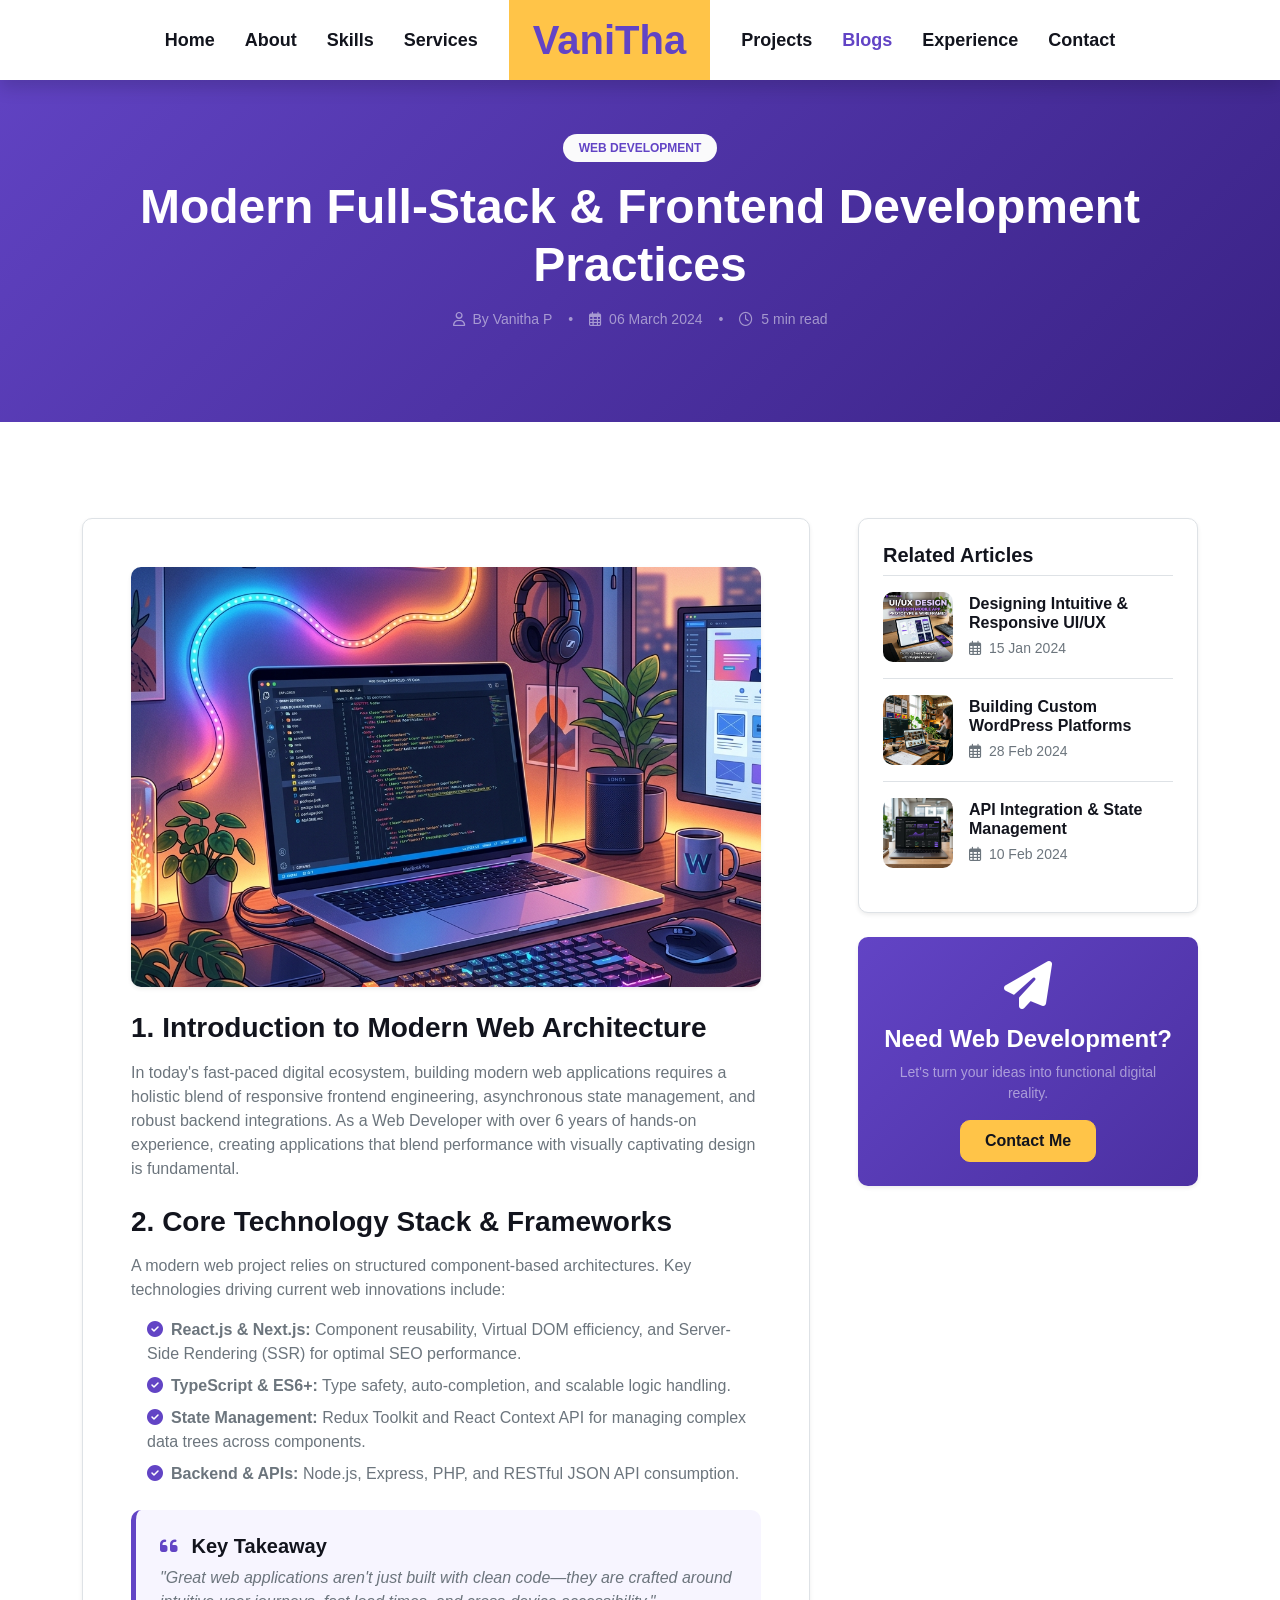
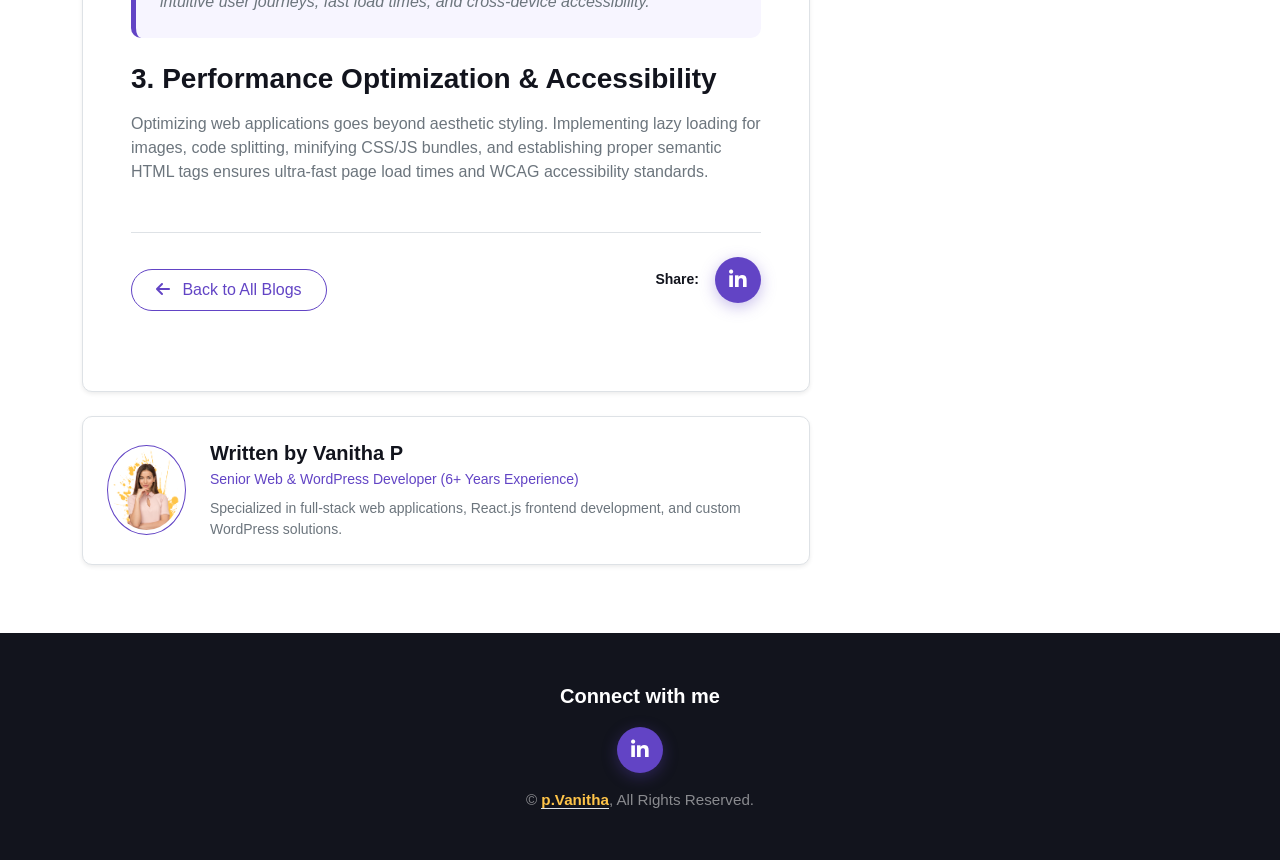
==== blog-detail.html @ b9d8e769 "Update portfolio with new projects, blog redesign, case studies, contact PHP validation and footer f" ====
<!DOCTYPE html>
<html lang="en">

<head>
    <meta charset="utf-8">
    <title>Modern Full-Stack & Frontend Development Practices - Blog Details</title>
    <meta content="width=device-width, initial-scale=1.0" name="viewport">
    <meta content="Web Development, Full-Stack, Frontend, React, Next.js, Node.js, JavaScript" name="keywords">
    <meta content="Comprehensive guide on building modern full-stack web applications with React, Next.js, TypeScript, and Node.js." name="description">

    <!-- Favicon -->
    <link href="img/favicon.ico" rel="icon">

    <!-- Google Web Fonts -->
    <link rel="preconnect" href="https://fonts.googleapis.com">
    <link rel="preconnect" href="https://fonts.gstatic.com" crossorigin>
    <link href="https://fonts.googleapis.com/css2?family=Roboto+Condensed:ital,wght@0,100..900;1,100..900&family=Rubik:ital,wght@0,300..900;1,300..900&display=swap" rel="stylesheet">

    <!-- Icon Font Stylesheet -->
    <link href="https://cdnjs.cloudflare.com/ajax/libs/font-awesome/6.5.1/css/all.min.css" rel="stylesheet">
    <link href="https://cdn.jsdelivr.net/npm/bootstrap-icons@1.4.1/font/bootstrap-icons.css" rel="stylesheet">

    <!-- Customized Bootstrap Stylesheet -->
    <link href="css/bootstrap.min.css" rel="stylesheet">

    <!-- Template Stylesheet -->
    <link href="css/style.css" rel="stylesheet">
</head>

<body data-bs-spy="scroll" data-bs-target=".navbar" data-bs-offset="51">
    <!-- Navbar Start -->
    <nav class="navbar navbar-expand-lg bg-white navbar-light fixed-top shadow py-lg-0 px-4 px-lg-5 wow fadeIn" data-wow-delay="0.1s">
        <a href="index.html" class="navbar-brand d-block d-lg-none">
            <h1 class="text-primary fw-bold m-0">Vanitha</h1>
        </a>
        <button type="button" class="navbar-toggler" data-bs-toggle="collapse" data-bs-target="#navbarCollapse">
            <span class="navbar-toggler-icon"></span>
        </button>
        <div class="collapse navbar-collapse justify-content-between py-4 py-lg-0" id="navbarCollapse">
            <div class="navbar-nav ms-auto py-0">
                <a href="index.html" class="nav-item nav-link">Home</a>
                <a href="index.html#about" class="nav-item nav-link">About</a>
                <a href="index.html#skill" class="nav-item nav-link">Skills</a>
                <a href="index.html#service" class="nav-item nav-link">Services</a>
            </div>
            <a href="index.html" class="navbar-brand bg-secondary py-3 px-4 mx-3 d-none d-lg-block">
                <h1 class="text-primary fw-bold m-0">VaniTha</h1>
            </a>
            <div class="navbar-nav me-auto py-0">
                <a href="index.html#project" class="nav-item nav-link">Projects</a>
                <a href="blogs.html" class="nav-item nav-link active">Blogs</a>
                <a href="Experience.html" class="nav-item nav-link">Experience</a>
                <a href="contact.html" class="nav-item nav-link">Contact</a>
            </div>
        </div>
    </nav>
    <!-- Navbar End -->

    <!-- Header Section -->
    <div class="container-fluid bg-primary text-white py-5 mb-5 hero-header" style="padding-top: 110px !important; margin-top: 0 !important; background: linear-gradient(135deg, #6244C5 0%, #3a2285 100%);">
        <div class="container py-4 text-center">
            <span class="badge bg-light text-primary px-3 py-2 rounded-pill fw-bold mb-3">WEB DEVELOPMENT</span>
            <h1 class="display-5 text-white fw-bold mb-3">Modern Full-Stack & Frontend Development Practices</h1>
            <div class="d-flex justify-content-center align-items-center gap-3 text-white-50 small">
                <span><i class="far fa-user me-1"></i> By Vanitha P</span>
                <span>•</span>
                <span><i class="far fa-calendar-alt me-1"></i> 06 March 2024</span>
                <span>•</span>
                <span><i class="far fa-clock me-1"></i> 5 min read</span>
            </div>
        </div>
    </div>

    <!-- Article Detail Section -->
    <div class="container-xxl py-5">
        <div class="container">
            <div class="row g-5">
                <!-- Main Article Content (Col 8) -->
                <div class="col-lg-8">
                    <div class="bg-white rounded p-4 p-md-5 border shadow-sm">
                        <!-- Featured Image -->
                        <div class="rounded overflow-hidden mb-4 shadow-sm">
                            <img src="img/blog-1.jpg" alt="Full-Stack Web Development" class="img-fluid w-100" style="max-height: 420px; object-fit: cover;">
                        </div>

                        <!-- Article Content -->
                        <h3 class="fw-bold mb-3">1. Introduction to Modern Web Architecture</h3>
                        <p class="text-muted leading-relaxed mb-4">
                            In today's fast-paced digital ecosystem, building modern web applications requires a holistic blend of responsive frontend engineering, asynchronous state management, and robust backend integrations. As a Web Developer with over 6 years of hands-on experience, creating applications that blend performance with visually captivating design is fundamental.
                        </p>

                        <h3 class="fw-bold mb-3">2. Core Technology Stack & Frameworks</h3>
                        <p class="text-muted leading-relaxed mb-3">
                            A modern web project relies on structured component-based architectures. Key technologies driving current web innovations include:
                        </p>
                        <ul class="list-unstyled text-muted mb-4 ps-3">
                            <li class="mb-2"><i class="fa fa-check-circle text-primary me-2"></i><strong>React.js & Next.js:</strong> Component reusability, Virtual DOM efficiency, and Server-Side Rendering (SSR) for optimal SEO performance.</li>
                            <li class="mb-2"><i class="fa fa-check-circle text-primary me-2"></i><strong>TypeScript & ES6+:</strong> Type safety, auto-completion, and scalable logic handling.</li>
                            <li class="mb-2"><i class="fa fa-check-circle text-primary me-2"></i><strong>State Management:</strong> Redux Toolkit and React Context API for managing complex data trees across components.</li>
                            <li class="mb-2"><i class="fa fa-check-circle text-primary me-2"></i><strong>Backend & APIs:</strong> Node.js, Express, PHP, and RESTful JSON API consumption.</li>
                        </ul>

                        <!-- Highlight Callout Box -->
                        <div class="p-4 rounded mb-4" style="background-color: #f7f5ff; border-left: 5px solid #6244C5;">
                            <h5 class="fw-bold text-dark mb-2"><i class="fa fa-quote-left text-primary me-2"></i> Key Takeaway</h5>
                            <p class="mb-0 text-muted fst-italic">
                                "Great web applications aren't just built with clean code—they are crafted around intuitive user journeys, fast load times, and cross-device accessibility."
                            </p>
                        </div>

                        <h3 class="fw-bold mb-3">3. Performance Optimization & Accessibility</h3>
                        <p class="text-muted leading-relaxed mb-4">
                            Optimizing web applications goes beyond aesthetic styling. Implementing lazy loading for images, code splitting, minifying CSS/JS bundles, and establishing proper semantic HTML tags ensures ultra-fast page load times and WCAG accessibility standards.
                        </p>

                        <!-- Share Links -->
                        <div class="d-flex align-items-center justify-content-between border-top pt-4 mt-5">
                            <a href="blogs.html" class="btn btn-outline-primary px-4 py-2 rounded-pill"><i class="fa fa-arrow-left me-2"></i> Back to All Blogs</a>
                            <div class="d-flex align-items-center gap-2">
                                <span class="fw-bold text-dark small me-2">Share:</span>
                                <a href="https://www.linkedin.com/in/vanitha-p-766b5b278" target="_blank" class="footer-social-link" style="width: 36px; height: 36px; font-size: 1rem;"><i class="fab fa-linkedin-in"></i></a>
                            </div>
                        </div>
                    </div>

                    <!-- Author Box -->
                    <div class="bg-white rounded p-4 border shadow-sm mt-4 d-flex align-items-center gap-4">
                        <img src="img/profile.png" alt="Vanitha" class="rounded-circle border border-primary p-1" style="width: 90px; height: 90px; object-fit: cover;">
                        <div>
                            <h5 class="fw-bold mb-1">Written by Vanitha P</h5>
                            <p class="text-primary small fw-semibold mb-2">Senior Web & WordPress Developer (6+ Years Experience)</p>
                            <p class="text-muted small mb-0">Specialized in full-stack web applications, React.js frontend development, and custom WordPress solutions.</p>
                        </div>
                    </div>
                </div>

                <!-- Sidebar (Col 4) -->
                <div class="col-lg-4">
                    <div class="bg-white rounded p-4 border shadow-sm mb-4">
                        <h5 class="fw-bold mb-3 border-bottom pb-2">Related Articles</h5>
                        
                        <div class="d-flex gap-3 mb-3 border-bottom pb-3">
                            <img src="img/blog-2.jpg" class="rounded" style="width: 70px; height: 70px; object-fit: cover;">
                            <div>
                                <h6 class="fw-bold mb-1"><a href="blog-detail.html" class="text-dark text-decoration-none">Designing Intuitive & Responsive UI/UX</a></h6>
                                <small class="text-muted"><i class="far fa-calendar-alt me-1"></i> 15 Jan 2024</small>
                            </div>
                        </div>

                        <div class="d-flex gap-3 mb-3 border-bottom pb-3">
                            <img src="img/blog-3.jpg" class="rounded" style="width: 70px; height: 70px; object-fit: cover;">
                            <div>
                                <h6 class="fw-bold mb-1"><a href="blog-detail.html" class="text-dark text-decoration-none">Building Custom WordPress Platforms</a></h6>
                                <small class="text-muted"><i class="far fa-calendar-alt me-1"></i> 28 Feb 2024</small>
                            </div>
                        </div>

                        <div class="d-flex gap-3">
                            <img src="img/portfolio-7.jpg" class="rounded" style="width: 70px; height: 70px; object-fit: cover;">
                            <div>
                                <h6 class="fw-bold mb-1"><a href="blog-detail.html" class="text-dark text-decoration-none">API Integration & State Management</a></h6>
                                <small class="text-muted"><i class="far fa-calendar-alt me-1"></i> 10 Feb 2024</small>
                            </div>
                        </div>
                    </div>

                    <!-- Call To Action -->
                    <div class="rounded p-4 text-white text-center shadow-sm" style="background: linear-gradient(135deg, #6244C5 0%, #4b30a1 100%);">
                        <i class="fa fa-paper-plane fa-3x mb-3 text-white"></i>
                        <h4 class="text-white fw-bold mb-2">Need Web Development?</h4>
                        <p class="small text-white-50 mb-3">Let's turn your ideas into functional digital reality.</p>
                        <a href="contact.html" class="btn btn-secondary px-4 py-2 fw-bold text-dark">Contact Me</a>
                    </div>
                </div>
            </div>
        </div>
    </div>

    <!-- Copyright Start -->
    <div class="container-fluid bg-dark text-white py-5">
        <div class="container text-center">
            <p class="copy-right text-white fw-bold mb-3">Connect with me</p>
            <div class="d-flex justify-content-center contact-para mb-3" style="margin-bottom: 1rem !important;">
                <a class="footer-social-link" href="https://www.linkedin.com/in/vanitha-p-766b5b278" target="_blank" title="LinkedIn"><i class="fab fa-linkedin-in"></i></a>
            </div>
            <div class="footer-1 text-white-50">
                &copy; <a class="border-bottom text-secondary fw-bold" href="#">p.Vanitha</a>, All Rights Reserved.
            </div>
        </div>
    </div>
    <!-- Copyright End -->

    <!-- Back to Top -->
    <a href="#" class="btn btn-lg btn-primary btn-lg-square back-to-top"><i class="bi bi-arrow-up"></i></a>

    <!-- JavaScript Libraries -->
    <script src="https://code.jquery.com/jquery-3.4.1.min.js"></script>
    <script src="https://cdn.jsdelivr.net/npm/bootstrap@5.0.0/dist/js/bootstrap.bundle.min.js"></script>
    <script src="lib/wow/wow.min.js"></script>
    <script src="js/main.js"></script>
</body>

</html>
---- css/style.css ----
.box {
    padding: 20px 0px;
}

.box-part {
    background: #ffffff;
    border: 1px solid rgba(98, 68, 197, 0.12);
    border-radius: 16px;
    padding: 28px 18px;
    margin: 15px 0px;
    position: relative;
    cursor: pointer;
    box-shadow: 0 8px 25px rgba(98, 68, 197, 0.06);
    transition: all 0.4s cubic-bezier(0.165, 0.84, 0.44, 1);
    min-height: 210px;
    display: flex;
    flex-direction: column;
    align-items: center;
    justify-content: center;
    overflow: hidden;
}

.box-part:hover {
    transform: translateY(-8px);
    box-shadow: 0 16px 35px rgba(98, 68, 197, 0.18);
    border-color: rgba(98, 68, 197, 0.4);
    background: linear-gradient(145deg, #ffffff 0%, #f7f5ff 100%);
}

.box-part .front {
    display: flex;
    flex-direction: column;
    align-items: center;
    justify-content: center;
    width: 100%;
}

.box-part .title h4 {
    font-size: 1.1rem;
    font-weight: 700;
    color: #12141D;
    margin-top: 14px;
    margin-bottom: 6px;
    line-height: 1.3;
}

.box-part .text span {
    font-size: 0.85rem;
    color: #6c757d;
    line-height: 1.45;
    display: block;
    word-break: break-word;
}

.fa-solid, .fas, .fa-brands, .fab {
    color: #6244C5;
    font-size: 46px;
    transition: transform 0.3s ease;
}

.box-part:hover .fa-solid, 
.box-part:hover .fas, 
.box-part:hover .fa-brands, 
.box-part:hover .fab {
    transform: scale(1.1);
}


/********** Template CSS **********/
:root {
    --primary: #6244C5;
    --secondary: #FFC448;
    --light: #FAFAFB;
    --dark: #12141D;
}

.back-to-top {
    position: fixed;
    display: none;
    right: 45px;
    bottom: 45px;
    z-index: 99;
}

.my-6 {
    margin-top: 6rem;
    margin-bottom: 6rem;
}

.py-6 {
    padding-top: 6rem;
    padding-bottom: 6rem;
}


/*** Spinner ***/
#spinner {
    opacity: 0;
    visibility: hidden;
    transition: opacity .5s ease-out, visibility 0s linear .5s;
    z-index: 99999;
}

#spinner.show {
    transition: opacity .5s ease-out, visibility 0s linear 0s;
    visibility: visible;
    opacity: 1;
}


/*** Button ***/
.btn {
    font-weight: 500;
    transition: .5s;
}
.heading{
    font-family: "Rubik", sans-serif;
}

.btn.btn-primary,
.btn.btn-secondary {
    color: #FFFFFF;
}

.btn-square {
    width: 38px;
    height: 38px;
}

.btn-sm-square {
    width: 32px;
    height: 32px;
}

.btn-lg-square {
    width: 48px;
    height: 48px;
}

.btn-square,
.btn-sm-square,
.btn-lg-square {
 text-align: center;
}
.d-flex{
    display: flex;align-items: center;justify-content:center ;margin-bottom: 20px;
}

/*** Navbar ***/
.navbar.fixed-top {
    display: flex;
    transition: .5s;
}

.navbar .navbar-nav .nav-link {
    padding: 20px 15px;
    color: var(--dark);
    font-size: 18px;
    font-weight: 600;
    outline: none;
}

.navbar .navbar-nav .nav-link:hover,
.navbar .navbar-nav .nav-link.active {
    color: var(--primary);
}

@media (max-width: 991.98px) {
    .navbar .navbar-nav .nav-link  {
        padding: 10px 0;
    }
}


/*** Header ***/
#home {
    margin-bottom: 6rem;
    background: url(../img/bg-header.png) left top no-repeat;
}

.typed-cursor {
    font-size: 30px;
    color: var(--dark);
}

.btn-play {
    position: relative;
    display: block;
    box-sizing: content-box;
    width: 16px;
    height: 26px;
    border-radius: 100%;
    border: none;
    outline: none !important;
    padding: 18px 20px 20px 28px;
    background: var(--primary);
}

.btn-play:before {
    content: "";
    position: absolute;
    z-index: 0;
    left: 50%;
    top: 50%;
    transform: translateX(-50%) translateY(-50%);
    display: block;
    width: 60px;
    height: 60px;
    background: var(--primary);
    border-radius: 100%;
    animation: pulse-border 1500ms ease-out infinite;
}

.btn-play:after {
    content: "";
    position: absolute;
    z-index: 1;
    left: 50%;
    top: 50%;
    transform: translateX(-50%) translateY(-50%);
    display: block;
    width: 60px;
    height: 60px;
    background: #FFFFFF;
    border-radius: 100%;
    transition: all 200ms;
}

.btn-play span {
    display: block;
    position: relative;
    z-index: 3;
    width: 0;
    height: 0;
    left: -1px;
    border-left: 16px solid var(--primary);
    border-top: 11px solid transparent;
    border-bottom: 11px solid transparent;
}

@keyframes pulse-border {
    0% {
        transform: translateX(-50%) translateY(-50%) translateZ(0) scale(1);
        opacity: 1;
    }

    100% {
        transform: translateX(-50%) translateY(-50%) translateZ(0) scale(2);
        opacity: 0;
    }
}

.modal-video .modal-dialog {
    position: relative;
    max-width: 800px;
    margin: 60px auto 0 auto;
}

.modal-video .modal-body {
    position: relative;
    padding: 0px;
}

.modal-video .close {
    position: absolute;
    width: 30px;
    height: 30px;
    right: 0px;
    top: -30px;
    z-index: 999;
    font-size: 30px;
    font-weight: normal;
    color: #FFFFFF;
    background: #000000;
    opacity: 1;
}


/*** About ***/
#about .years .display-1 {
    font-size: 10rem;
    line-height: 9rem;
}

#about .years h5 {
    letter-spacing: 30px;
    margin-right: -30px;
}


/*** Skills ***/
#skill .progress {
    height: 5px;
    border-radius: 5px;
}

#skill .progress .progress-bar {
    width: 0px;
    border-radius: 5px;
    transition: 3s;
}

#skill .nav-pills .nav-link {
    color: var(--dark);
}

#skill .nav-pills .nav-link.active {
    color: #FFFFFF;
}

#skill .tab-content hr {
    width: 30px;
}


/*** Service ***/
.service-item .bg-icon {
    width: 100px;
    height: 100px;
    display: flex;
    align-items: center;
    justify-content: center;
    background: url(../img/bg-icon.png) center center no-repeat;
    background-size: cover;
}



/*** Project Portfolio ***/
#portfolio-flters li {
    display: inline-block;
    font-weight: 500;
    color: var(--dark);
    cursor: pointer;
    transition: .5s;
    border-bottom: 2px solid transparent;
}

#portfolio-flters li:hover,
#portfolio-flters li.active {
    color: var(--primary);
    border-color: var(--primary);
}

.portfolio-img {
    position: relative;
}

.portfolio-btn {
    position: absolute;
    width: 100%;
    height: 100%;
    top: 0;
    left: 0;
    background: rgba(98, 68, 197, .9);
    display: flex;
    align-items: flex-end;
    justify-content: flex-start;
    padding: 30px;
    padding-bottom: 100px !important;
    opacity: 0;
    transition: .5s;
}

.portfolio-item:hover .portfolio-btn {
    opacity: 1;
    padding-bottom: 30px !important;
}


/*** Team ***/
.team-item img {
    transition: .5s;
}

.team-item:hover img {
    opacity: .7;
}

.team-item .team-text {
    position: absolute;
    left: 0;
    right: 60px;
    bottom: 30px;
    display: flex;
    align-items: center;
    justify-content: space-between;
    opacity: 0;
    transition: .5s;
}

.team-item:hover .team-text {
    right: 30px;
    opacity: 1;
}

.team-item .team-text div {
    transition: .5s;
}

.team-item:hover .team-text div {
    margin-left: 30px;
}
.blogs-details{
    background-image: linear-gradient(#12141d80,#12141D),url(/img/index.jpg);height: 400px;
    border-radius: 12px;
    
}
.blogs-details h1{
    position: relative;top: 132px;font-size: 62px;
}

.blogs-details h3{
    position: relative;top: 132px;
}

/*** Testimonial ***/
.testimonial-left,
.testimonial-right {
    position: relative;
}

.testimonial-left img,
.testimonial-right img {
    position: absolute;
    padding: 5px;
    border: 1px solid var(--secondary);
    border-radius: 70px;
}

.testimonial-left img:nth-child(1),
.testimonial-right img:nth-child(3) {
    width: 70px;
    height: 70px;
    top: 10%;
    left: 50%;
    transform: translateX(-50%);
}

.testimonial-left img:nth-child(2),
.testimonial-right img:nth-child(2) {
    width: 60px;
    height: 60px;
    top: 50%;
    left: 10%;
    transform: translateY(-50%);
}

.testimonial-left img:nth-child(3),
.testimonial-right img:nth-child(1) {
    width: 50px;
    height: 50px;
    bottom: 10%;
    right: 10%;
}

.testimonial-carousel .owl-item img {
    width: 120px;
    height: 120px;
}

.testimonial-carousel .testimonial-icon {
    position: absolute;
    width: 40px;
    height: 40px;
    left: 50%;
    bottom: -15px;
    transform: translateX(-50%);
    display: flex;
    align-items: center;
    justify-content: center;
    background: #FFFFFF;
    border: 1px solid var(--secondary);
    border-radius: 60px;
}

.testimonial-carousel .owl-dots {
    height: 40px;
    margin-top: 25px;
    display: flex;
    align-items: center;
    justify-content: center;
}

.testimonial-carousel .owl-dot {
    position: relative;
    display: inline-block;
    margin: 0 5px;
    width: 30px;
    height: 30px;
    background: #FFFFFF;
    border: 2px solid var(--secondary);
    border-radius: 30px;
    transition: .5s;
}

.testimonial-carousel .owl-dot::after {
    position: absolute;
    content: "";
    width: 16px;
    height: 16px;
    top: 5px;
    left: 5px;
    border-radius: 16px;
    background: var(--secondary);
    transition: .5s;
}

.testimonial-carousel .owl-dot.active::after {
    background: var(--primary);
}

/* Footer Styling */
.contact-para {
    margin-left: 0 !important;
    display: flex;
    justify-content: center;
    align-items: center;
    gap: 12px;
    margin-bottom: 15px;
}
.footer-1 {
    text-align: center;
    position: static !important;
    left: auto !important;
    color: #a0a5b5;
    font-size: 0.95rem;
}
.copy-right {
    text-align: center;
    position: static !important;
    left: auto !important;
    margin-bottom: 12px;
    font-size: 1.25rem;
    font-weight: 800;
    color: #ffffff;
}
.count-down{
    width: 100%;height: 300px;
    background-image: linear-gradient(to right, #12141dd8,#12141dd8),url(/img/ui-ux-representations-with-laptop.jpg);background-repeat: no-repeat;background-position:center;background-size: cover;
}
.count-down-start{
    display: flex;justify-content: space-around;align-items: center;
}
.blogs-details2 img{
    margin-left: 190px;height: 600px;
}
.card1{
   text-align: center;margin-top:60px;
}
.card1 p{
    font-size: 36px;color: #007bff;font-weight: 900;
}
.carousel1 {
    width: 100%;
    overflow: hidden;
    position: relative;
}

/* Carousel wrapper */
.carousel-wrapper1 {
    display: flex;
    transition: transform 0.5s ease;
}

/* Carousel item */
.carousel-item1 {
    width: 100%;
}

/* Button styles */
.carousel-btn1 {
    position: absolute;
    top: 50%;
    transform: translateY(-50%);
    background: rgba(0, 0, 0, 0.5);
    color: #fff;
    padding: 10px;
    border: none;
    cursor: pointer;
    z-index: 1;
}
.ftco-section {
    padding: 7em 0;
    position: relative;
}
article, aside, figcaption, figure, footer, header, hgroup, main, nav, section {
    display: block;
}
*, *::before, *::after {
    -webkit-box-sizing: border-box;
    box-sizing: border-box;
}
user agent stylesheet
section {
    display: block;
    unicode-bidi: isolate;
}

.count-down img{
    width: 80px;height: 80px;
}
.experience-container{
    background: linear-gradient(to right, rgba(0,0,0,0.5), rgba(0,0,0,0.5)),  url(../img/10.jpg)  no-repeat;;
    background-size: cover; /* Adjust as needed */
    background-position:inherit; /* Adjust as needed */
    /* Other styling properties */
    background-clip: border-box;background-attachment: fixed;
    color: white; /* Text color */width: 100%;height: 390px;
}
.carousel-inner .carousel-item {
    position: relative;
}
.project-client img{
    border-radius: 50px;
}
.carousel-indicators{
    position: absolute;top: 365px;
}
.carousel-inner .carousel-item::before {
    content: '';
    position: absolute;
    top: 0;
    left: 0;
    width: 100%;
    height: 100%;
    background: linear-gradient(to right, rgba(0,0,0,0.5), rgba(0,0,0,0.5));
    background-position: center;
    border-radius: 12px;
    z-index: 1; /* Adjust as needed */
}

.carousel-inner .carousel-item img {
    width: 100%;
    height: 400px; /* Adjust as needed */
    object-fit: cover;
}
.carousel-control-prev,
  .carousel-control-next {
    margin-top: 190px;
    background-color:rgba(255, 255, 0, 0.699);
    color: white; /* Blue background color */
    border-radius: 50%; /* Rounded corners */
    width: 40px; /* Adjust width as needed */
    height: 40px; /* Adjust height as needed */
    border: none; /* Remove default border */
    outline: none; /* Remove default outline */
    cursor: pointer; /* Show pointer cursor on hover */
  }

/* Section title styling */
.section-title {
    position: relative;
    font-size: 2em;
    font-weight: bold;
    color: #333;
  }
  
  /* Define the keyframe animation */
  @keyframes borderAnimation {
    0% {
      width: 0;
      left: 50%;
      margin-left: 0;
    }
    50% {
      width: 150px; /* Width of the border */
      left: 0;
      margin-left: 0;
    }
    100% {
      width: 0;
      left: 50%;
      margin-left: 0;
    }
  }
  
  /* Apply the animation to the pseudo-element */
  .section-title::before {
    position: absolute;
    content: "";
    width: 0;
    height: 5px;
    left: 50%;
    bottom: 0;
    background: #007bff; /* Blue color */
    border-radius: 2px;
    animation: borderAnimation 2s ease infinite; /* Adjust animation duration and timing function as needed */
  }
  #blog-header, #blog-detail {
    text-align: left; padding-top: 80px;
    padding-bottom: 80px;
}
.blog-ads {
    text-align: center;
    background: rgb(249, 249, 249);
    border-right: 4px solid rgb(43, 43, 43);
    padding: 42px;
    margin: 26px 0px;
}
blockquote {
    font-size: 17.5px;
    padding: 10px 20px;
    margin: 0px 0px 20px;
    border-left: 5px solid rgb(238, 238, 238);
}


@media (max-width: 991.98px) {
    .contact-para {
        margin-left:20px;
    }
    .footer-1 {
        text-align: center;position: relative;left: 0px;
       }
       .copy-right{
        position:static;left: 0px;
           
       }
       .blogs-details2 img{
        margin-left: -56px;
    }
}

/* Custom Modern Blog Cards Styling */
.blog-card {
    background: #ffffff;
    border-radius: 16px;
    overflow: hidden;
    border: 1px solid rgba(98, 68, 197, 0.12);
    box-shadow: 0 10px 30px rgba(18, 20, 29, 0.05);
    transition: all 0.4s cubic-bezier(0.165, 0.84, 0.44, 1);
    height: 100%;
    display: flex;
    flex-direction: column;
}

.blog-card:hover {
    transform: translateY(-8px);
    box-shadow: 0 20px 40px rgba(98, 68, 197, 0.16);
    border-color: rgba(98, 68, 197, 0.35);
}

.blog-img-wrapper {
    position: relative;
    overflow: hidden;
    height: 220px;
}

.blog-img-wrapper img {
    width: 100%;
    height: 100%;
    object-fit: cover;
    transition: transform 0.5s ease;
}

.blog-card:hover .blog-img-wrapper img {
    transform: scale(1.08);
}

.blog-badge {
    position: absolute;
    top: 14px;
    left: 14px;
    background: rgba(98, 68, 197, 0.9);
    backdrop-filter: blur(4px);
    color: #ffffff;
    padding: 6px 14px;
    border-radius: 20px;
    font-size: 0.78rem;
    font-weight: 600;
    letter-spacing: 0.5px;
    text-transform: uppercase;
}

.blog-content {
    padding: 24px;
    display: flex;
    flex-direction: column;
    flex-grow: 1;
}

.blog-meta {
    font-size: 0.82rem;
    color: #6c757d;
    margin-bottom: 12px;
    display: flex;
    align-items: center;
    gap: 12px;
}

.blog-title {
    font-size: 1.15rem;
    font-weight: 700;
    color: #12141D;
    line-height: 1.4;
    margin-bottom: 12px;
    transition: color 0.3s ease;
}

.blog-card:hover .blog-title {
    color: #6244C5;
}

.blog-desc {
    font-size: 0.9rem;
    color: #4a5568;
    line-height: 1.6;
    margin-bottom: 20px;
    flex-grow: 1;
}

.blog-link {
    color: #6244C5;
    font-weight: 700;
    font-size: 0.92rem;
    text-decoration: none;
    display: inline-flex;
    align-items: center;
    gap: 8px;
    transition: all 0.3s ease;
}

.blog-link:hover {
    color: #4b30a1;
    gap: 12px;
}

/* Footer Social Link Fix */
.footer-social-link {
    display: inline-flex !important;
    align-items: center !important;
    justify-content: center !important;
    width: 46px !important;
    height: 46px !important;
    border-radius: 50% !important;
    background: #6244C5 !important;
    color: #ffffff !important;
    text-decoration: none !important;
    transition: all 0.3s ease !important;
    box-shadow: 0 4px 15px rgba(98, 68, 197, 0.35) !important;
}

.footer-social-link:hover {
    transform: translateY(-3px) scale(1.1) !important;
    background: #4b30a1 !important;
    color: #ffffff !important;
    box-shadow: 0 8px 22px rgba(98, 68, 197, 0.5) !important;
}

.footer-social-link i {
    font-size: 1.25rem !important;
    color: #ffffff !important;
    line-height: 1 !important;
    margin: 0 !important;
}
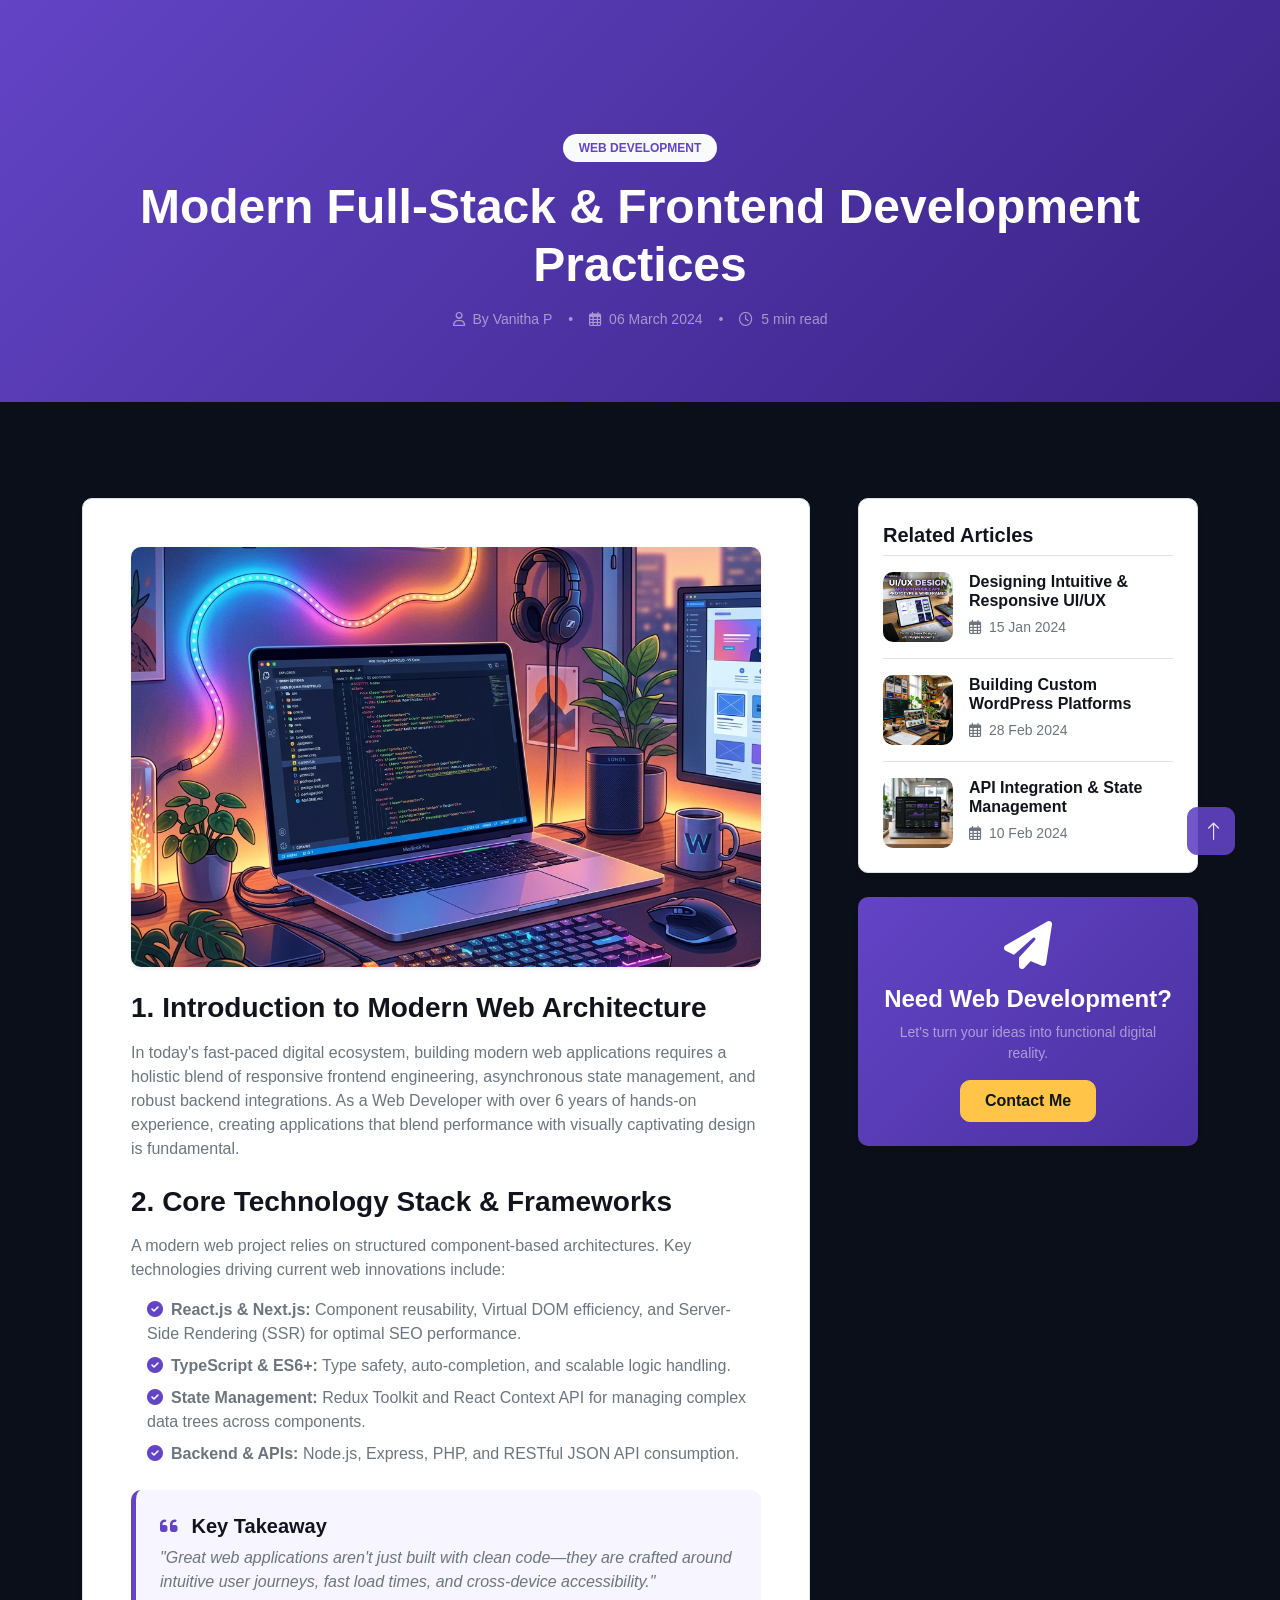
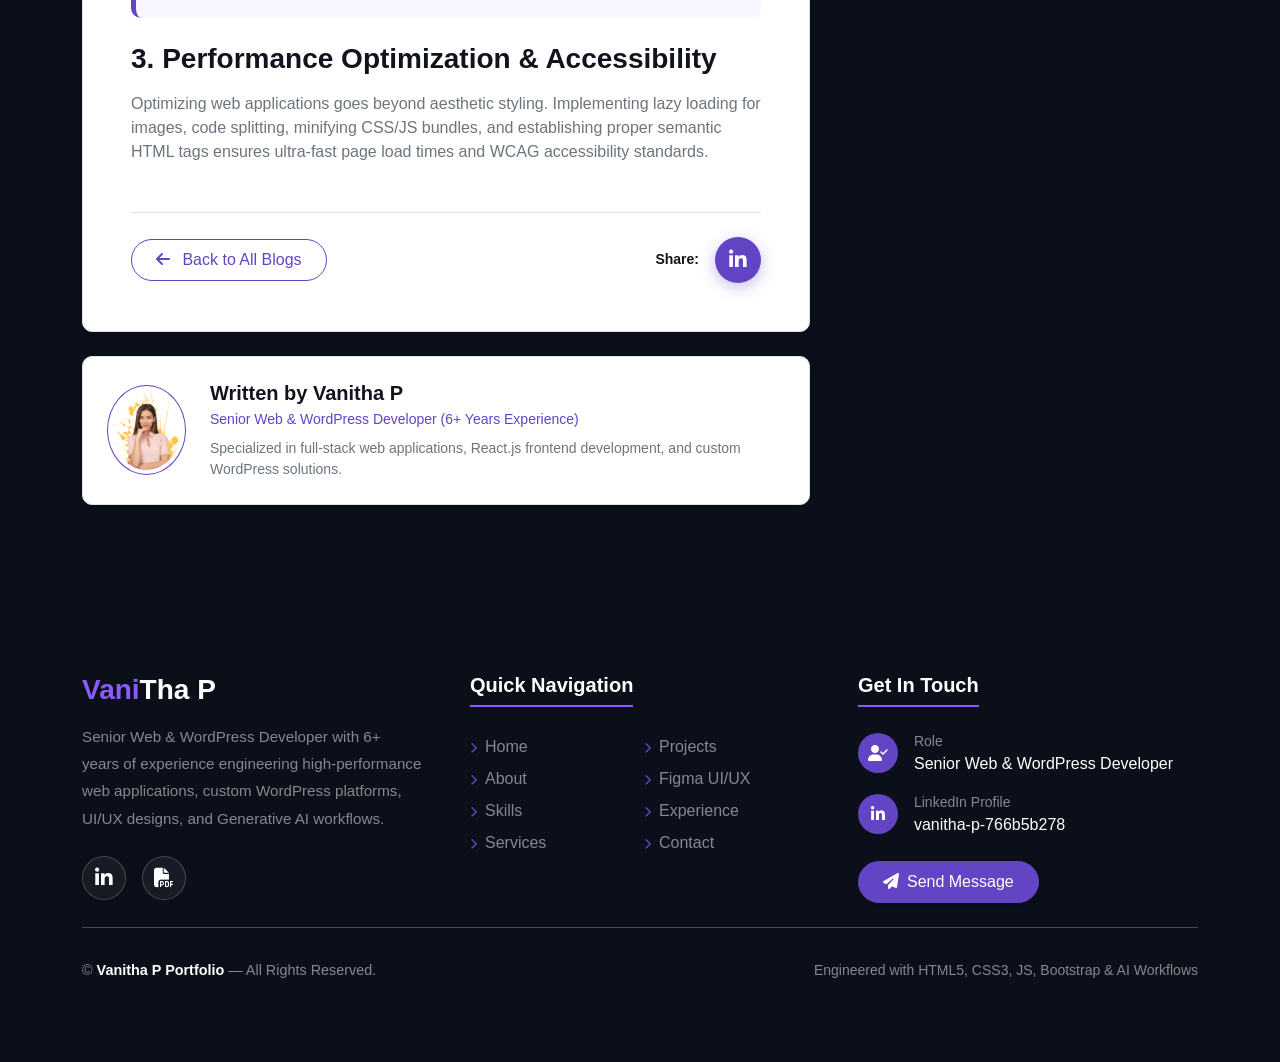
==== commit e67a1fef: "Fix full-width section styling, navbar layout, consistent 3-column footer across all pages, and remo" ====
--- a/blog-detail.html
+++ b/blog-detail.html
@@ -31,7 +31,7 @@
     <!-- Navbar Start -->
     <nav class="navbar navbar-expand-lg bg-white navbar-light fixed-top shadow py-lg-0 px-4 px-lg-5 wow fadeIn" data-wow-delay="0.1s">
         <a href="index.html" class="navbar-brand d-block d-lg-none">
-            <h1 class="text-primary fw-bold m-0">Vanitha</h1>
+            <h2 class="fw-bold m-0" style="color: #6244C5;"><span style="color: #6244C5;">Vani</span><span style="color: #12141D;">Tha</span></h2>
         </a>
         <button type="button" class="navbar-toggler" data-bs-toggle="collapse" data-bs-target="#navbarCollapse">
             <span class="navbar-toggler-icon"></span>
@@ -43,13 +43,15 @@
                 <a href="index.html#skill" class="nav-item nav-link">Skills</a>
                 <a href="index.html#service" class="nav-item nav-link">Services</a>
             </div>
-            <a href="index.html" class="navbar-brand bg-secondary py-3 px-4 mx-3 d-none d-lg-block">
-                <h1 class="text-primary fw-bold m-0">VaniTha</h1>
+            <a href="index.html" class="navbar-brand py-3 px-3 mx-2 d-none d-lg-block text-decoration-none">
+                <h2 class="fw-bold m-0" style="font-size: 26px;"><span style="color: #6244C5;">Vani</span><span style="color: #12141D;">Tha</span></h2>
             </a>
             <div class="navbar-nav me-auto py-0">
+                <a href="Experience.html" class="nav-item nav-link">Experience</a>
                 <a href="index.html#project" class="nav-item nav-link">Projects</a>
+                <a href="index.html#figma-ui-ux" class="nav-item nav-link"><i class="fab fa-figma me-1 text-primary" style="font-size: 15px;"></i>Figma UI/UX</a>
                 <a href="blogs.html" class="nav-item nav-link active">Blogs</a>
-                <a href="Experience.html" class="nav-item nav-link">Experience</a>
+                <a href="index.html#testimonial" class="nav-item nav-link">Testimonial</a>
                 <a href="contact.html" class="nav-item nav-link">Contact</a>
             </div>
         </div>
@@ -176,19 +178,85 @@
         </div>
     </div>
 
-    <!-- Copyright Start -->
-    <div class="container-fluid bg-dark text-white py-5">
-        <div class="container text-center">
-            <p class="copy-right text-white fw-bold mb-3">Connect with me</p>
-            <div class="d-flex justify-content-center contact-para mb-3" style="margin-bottom: 1rem !important;">
-                <a class="footer-social-link" href="https://www.linkedin.com/in/vanitha-p-766b5b278" target="_blank" title="LinkedIn"><i class="fab fa-linkedin-in"></i></a>
-            </div>
-            <div class="footer-1 text-white-50">
-                &copy; <a class="border-bottom text-secondary fw-bold" href="#">p.Vanitha</a>, All Rights Reserved.
-            </div>
-        </div>
-    </div>
-    <!-- Copyright End -->
+    <!-- Footer Start -->
+    <footer class="site-footer bg-dark text-white pt-5 pb-4 mt-5" style="background-color: #0b0f19 !important; width: 100%;">
+        <div class="container py-4">
+            <div class="row g-5">
+                <!-- Column 1: Brand & Profile -->
+                <div class="col-lg-4 col-md-6">
+                    <h3 class="text-white fw-bold mb-3"><span style="color: #8b5cf6;">Vani</span>Tha P</h3>
+                    <p class="text-white-50 mb-4" style="line-height: 1.8; font-size: 0.95rem;">
+                        Senior Web & WordPress Developer with 6+ years of experience engineering high-performance web applications, custom WordPress platforms, UI/UX designs, and Generative AI workflows.
+                    </p>
+                    <div class="d-flex align-items-center gap-3">
+                        <a href="https://www.linkedin.com/in/vanitha-p-766b5b278" target="_blank" class="btn btn-outline-light rounded-circle d-flex align-items-center justify-content-center" style="width: 44px; height: 44px; background: rgba(255,255,255,0.05); border-color: rgba(255,255,255,0.2);">
+                            <i class="fab fa-linkedin-in text-white fs-5"></i>
+                        </a>
+                        <a href="https://drive.google.com/file/d/1aGcUtcD5HyZtUioSVjjAgJkVhFFIO5Ty/view?usp=drivesdk" target="_blank" class="btn btn-outline-light rounded-circle d-flex align-items-center justify-content-center" style="width: 44px; height: 44px; background: rgba(255,255,255,0.05); border-color: rgba(255,255,255,0.2);">
+                            <i class="fa fa-file-pdf text-white fs-5"></i>
+                        </a>
+                    </div>
+                </div>
+
+                <!-- Column 2: Navigation Links -->
+                <div class="col-lg-4 col-md-6">
+                    <h5 class="text-white fw-bold mb-4 position-relative pb-2" style="border-bottom: 2px solid #8b5cf6; display: inline-block;">Quick Navigation</h5>
+                    <div class="row g-2">
+                        <div class="col-6">
+                            <a class="text-white-50 text-decoration-none d-block py-1 hover-purple" href="index.html#home"><i class="fa fa-chevron-right text-primary me-2" style="font-size: 11px;"></i>Home</a>
+                            <a class="text-white-50 text-decoration-none d-block py-1 hover-purple" href="index.html#about"><i class="fa fa-chevron-right text-primary me-2" style="font-size: 11px;"></i>About</a>
+                            <a class="text-white-50 text-decoration-none d-block py-1 hover-purple" href="index.html#skill"><i class="fa fa-chevron-right text-primary me-2" style="font-size: 11px;"></i>Skills</a>
+                            <a class="text-white-50 text-decoration-none d-block py-1 hover-purple" href="index.html#service"><i class="fa fa-chevron-right text-primary me-2" style="font-size: 11px;"></i>Services</a>
+                        </div>
+                        <div class="col-6">
+                            <a class="text-white-50 text-decoration-none d-block py-1 hover-purple" href="index.html#project"><i class="fa fa-chevron-right text-primary me-2" style="font-size: 11px;"></i>Projects</a>
+                            <a class="text-white-50 text-decoration-none d-block py-1 hover-purple" href="index.html#figma-ui-ux"><i class="fa fa-chevron-right text-primary me-2" style="font-size: 11px;"></i>Figma UI/UX</a>
+                            <a class="text-white-50 text-decoration-none d-block py-1 hover-purple" href="Experience.html"><i class="fa fa-chevron-right text-primary me-2" style="font-size: 11px;"></i>Experience</a>
+                            <a class="text-white-50 text-decoration-none d-block py-1 hover-purple" href="contact.html"><i class="fa fa-chevron-right text-primary me-2" style="font-size: 11px;"></i>Contact</a>
+                        </div>
+                    </div>
+                </div>
+
+                <!-- Column 3: Contact Details -->
+                <div class="col-lg-4 col-md-6">
+                    <h5 class="text-white fw-bold mb-4 position-relative pb-2" style="border-bottom: 2px solid #8b5cf6; display: inline-block;">Get In Touch</h5>
+                    <div class="d-flex align-items-center mb-3">
+                        <div class="btn-square rounded-circle bg-primary text-white me-3 d-flex align-items-center justify-content-center" style="width: 40px; height: 40px; flex-shrink: 0;">
+                            <i class="fa fa-user-check text-white fs-6"></i>
+                        </div>
+                        <div>
+                            <small class="text-white-50 d-block">Role</small>
+                            <span class="text-white fw-semibold">Senior Web & WordPress Developer</span>
+                        </div>
+                    </div>
+                    <div class="d-flex align-items-center mb-3">
+                        <div class="btn-square rounded-circle bg-primary text-white me-3 d-flex align-items-center justify-content-center" style="width: 40px; height: 40px; flex-shrink: 0;">
+                            <i class="fab fa-linkedin-in text-white fs-6"></i>
+                        </div>
+                        <div>
+                            <small class="text-white-50 d-block">LinkedIn Profile</small>
+                            <a href="https://www.linkedin.com/in/vanitha-p-766b5b278" target="_blank" class="text-white fw-semibold text-decoration-none">vanitha-p-766b5b278</a>
+                        </div>
+                    </div>
+                    <a href="contact.html" class="btn btn-primary rounded-pill px-4 py-2 mt-2 font-weight-bold shadow-sm">
+                        <i class="fa fa-paper-plane me-2"></i>Send Message
+                    </a>
+                </div>
+            </div>
+
+            <hr class="my-4 border-secondary opacity-25">
+
+            <div class="row align-items-center py-2">
+                <div class="col-md-6 text-center text-md-start mb-3 mb-md-0">
+                    <p class="text-white-50 mb-0" style="font-size: 0.9rem;">&copy; <span class="text-white fw-bold">Vanitha P Portfolio</span> — All Rights Reserved.</p>
+                </div>
+                <div class="col-md-6 text-center text-md-end">
+                    <p class="text-white-50 small mb-0">Engineered with HTML5, CSS3, JS, Bootstrap & AI Workflows</p>
+                </div>
+            </div>
+        </div>
+    </footer>
+    <!-- Footer End -->
 
     <!-- Back to Top -->
     <a href="#" class="btn btn-lg btn-primary btn-lg-square back-to-top"><i class="bi bi-arrow-up"></i></a>
--- a/css/style.css
+++ b/css/style.css
@@ -54,7 +54,10 @@
     word-break: break-word;
 }
 
-.fa-solid, .fas, .fa-brands, .fab {
+.box-part .fa-solid, 
+.box-part .fas, 
+.box-part .fa-brands, 
+.box-part .fab {
     color: #6244C5;
     font-size: 46px;
     transition: transform 0.3s ease;
@@ -144,8 +147,8 @@
 .btn-lg-square {
  text-align: center;
 }
-.d-flex{
-    display: flex;align-items: center;justify-content:center ;margin-bottom: 20px;
+.d-flex {
+    display: flex;
 }
 
 /*** Navbar ***/
@@ -857,5 +860,152 @@
     margin: 0 !important;
 }
 
-
-  +/* Floating AI Content Reader Bar */
+.ai-reader-widget {
+    position: fixed;
+    bottom: 25px;
+    left: 25px;
+    z-index: 9999;
+    background: linear-gradient(135deg, #0f172a 0%, #1e1b4b 100%);
+    border: 1px solid rgba(99, 102, 241, 0.5);
+    border-radius: 50px;
+    padding: 8px 18px;
+    box-shadow: 0 10px 30px rgba(0, 0, 0, 0.4);
+    display: flex;
+    align-items: center;
+    gap: 12px;
+    backdrop-filter: blur(10px);
+    transition: all 0.3s ease;
+}
+
+.ai-reader-widget:hover {
+    box-shadow: 0 12px 35px rgba(99, 102, 241, 0.5);
+    border-color: #6366f1;
+}
+
+.ai-reader-btn {
+    background: linear-gradient(135deg, #6366f1 0%, #a855f7 100%);
+    color: #ffffff;
+    border: none;
+    border-radius: 50%;
+    width: 42px;
+    height: 42px;
+    display: flex;
+    align-items: center;
+    justify-content: center;
+    cursor: pointer;
+    box-shadow: 0 4px 12px rgba(168, 85, 247, 0.4);
+    transition: all 0.2s ease;
+}
+
+.ai-reader-btn:hover {
+    transform: scale(1.1);
+    box-shadow: 0 6px 18px rgba(168, 85, 247, 0.6);
+}
+
+.ai-reader-text {
+    color: #ffffff;
+    font-size: 0.85rem;
+    font-weight: 600;
+    white-space: nowrap;
+}
+
+.ai-reader-controls {
+    display: flex;
+    align-items: center;
+    gap: 6px;
+}
+
+.ai-control-btn {
+    background: rgba(255, 255, 255, 0.15);
+    color: #ffffff;
+    border: none;
+    border-radius: 50%;
+    width: 32px;
+    height: 32px;
+    display: inline-flex;
+    align-items: center;
+    justify-content: center;
+    cursor: pointer;
+    font-size: 0.8rem;
+    transition: all 0.2s ease;
+}
+
+.ai-control-btn:hover {
+    background: rgba(255, 255, 255, 0.3);
+}
+
+/* Active Reading Highlight Effect */
+.ai-reading-highlight {
+    outline: 3px solid #a855f7 !important;
+    box-shadow: 0 0 30px rgba(168, 85, 247, 0.6) !important;
+    border-radius: 12px;
+    transition: all 0.4s ease-in-out;
+}
+
+/* 100% Full Width Edge-To-Edge Footer & Body Background */
+html {
+    overflow-x: hidden !important;
+    margin: 0 !important;
+    padding: 0 !important;
+    background-color: #0b0f19 !important;
+}
+
+body {
+    overflow-x: hidden !important;
+    margin: 0 !important;
+    padding: 0 !important;
+    background-color: #0b0f19 !important;
+    min-height: 100vh !important;
+}
+
+/* White & Light background sections */
+.bg-light {
+    background-color: #f8fafc !important;
+}
+
+/* 100% Full Bleed Edge-To-Edge Footer & Full Width Sections */
+footer.site-footer {
+    width: 100vw !important;
+    position: relative !important;
+    left: 50% !important;
+    right: 50% !important;
+    margin-left: -50vw !important;
+    margin-right: -50vw !important;
+    margin-bottom: 0 !important;
+    padding-bottom: 3rem !important;
+    background: #0b0f19 !important;
+    display: block !important;
+}
+
+#figma-ui-ux, #testimonial {
+    width: 100vw !important;
+    position: relative !important;
+    left: 50% !important;
+    right: 50% !important;
+    margin-left: -50vw !important;
+    margin-right: -50vw !important;
+    background-color: #f8fafc !important;
+}
+
+.social-circle-btn {
+    width: 44px;
+    height: 44px;
+    border-radius: 50%;
+    background: rgba(255, 255, 255, 0.08);
+    border: 1px solid rgba(255, 255, 255, 0.2);
+    display: inline-flex;
+    align-items: center;
+    justify-content: center;
+    transition: all 0.3s ease;
+}
+
+.social-circle-btn:hover {
+    background: #6244C5;
+    border-color: #6244C5;
+    transform: translateY(-3px);
+}
+
+.hover-purple:hover {
+    color: #a855f7 !important;
+}
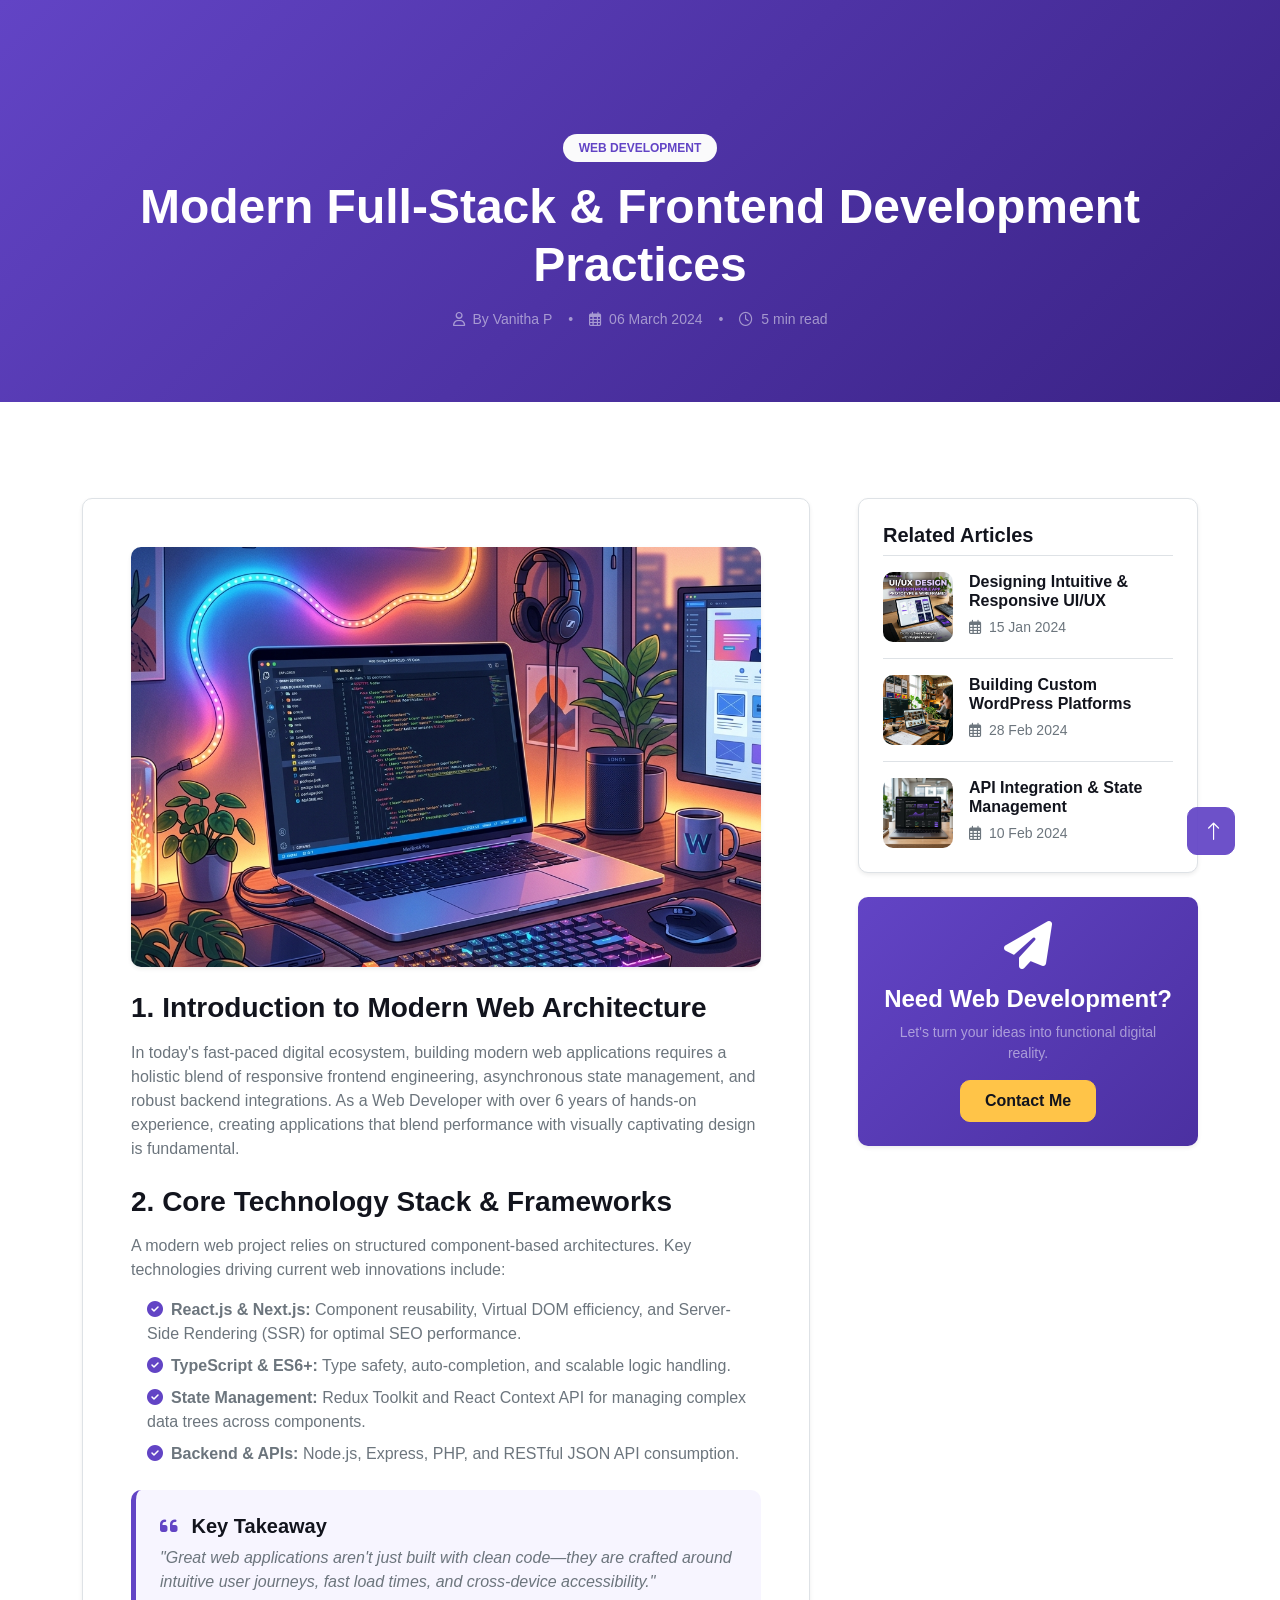
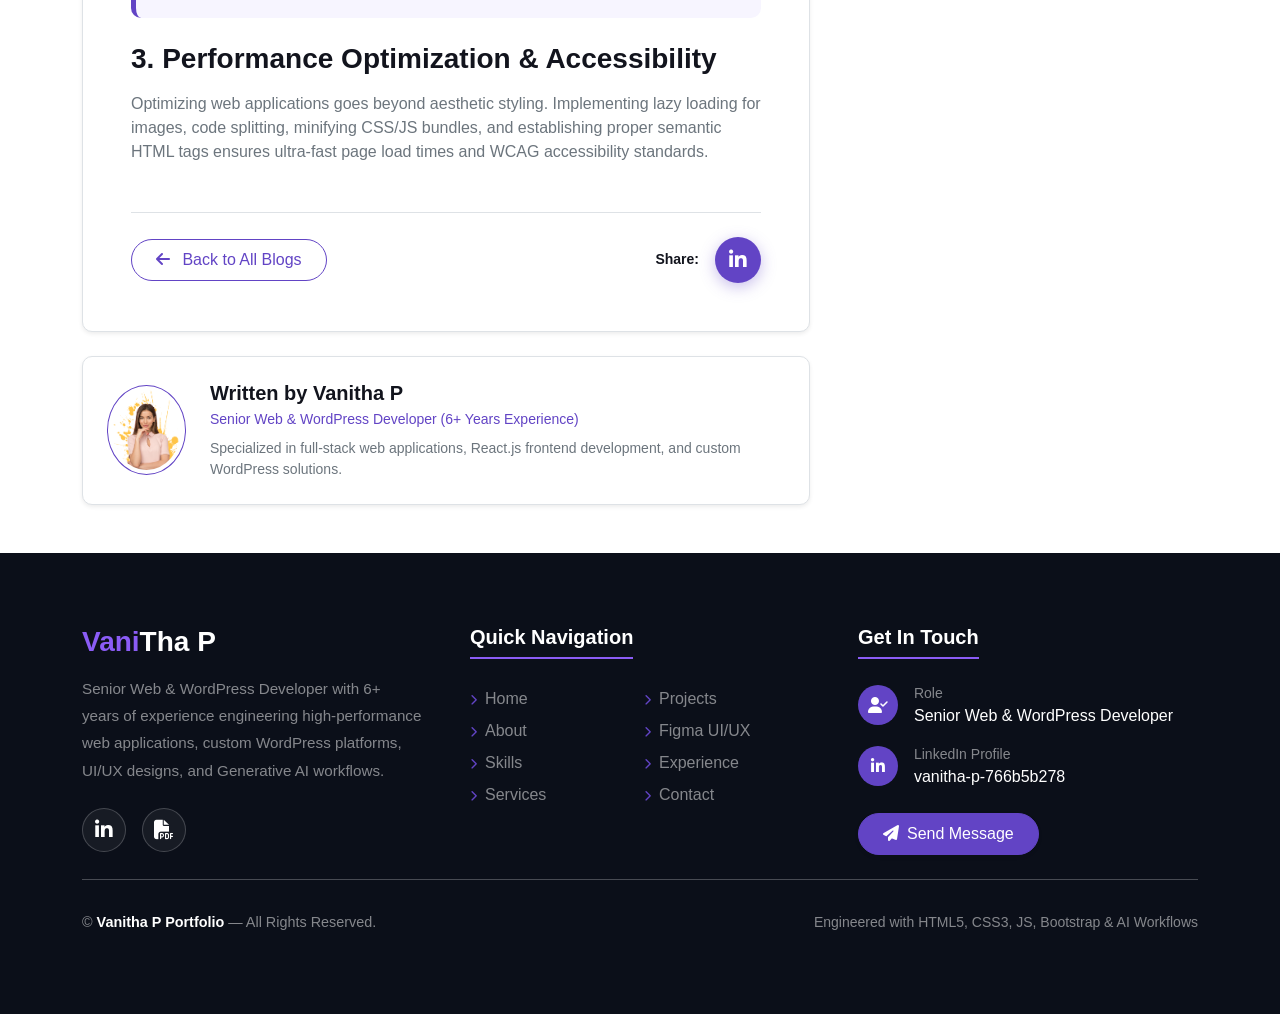
==== commit 1a7c4d26: "Show page split links only with original yellow VaniTha logo across all pages" ====
--- a/blog-detail.html
+++ b/blog-detail.html
@@ -31,7 +31,7 @@
     <!-- Navbar Start -->
     <nav class="navbar navbar-expand-lg bg-white navbar-light fixed-top shadow py-lg-0 px-4 px-lg-5 wow fadeIn" data-wow-delay="0.1s">
         <a href="index.html" class="navbar-brand d-block d-lg-none">
-            <h2 class="fw-bold m-0" style="color: #6244C5;"><span style="color: #6244C5;">Vani</span><span style="color: #12141D;">Tha</span></h2>
+            <h1 class="text-primary fw-bold m-0">VaniTha</h1>
         </a>
         <button type="button" class="navbar-toggler" data-bs-toggle="collapse" data-bs-target="#navbarCollapse">
             <span class="navbar-toggler-icon"></span>
@@ -39,19 +39,13 @@
         <div class="collapse navbar-collapse justify-content-between py-4 py-lg-0" id="navbarCollapse">
             <div class="navbar-nav ms-auto py-0">
                 <a href="index.html" class="nav-item nav-link">Home</a>
-                <a href="index.html#about" class="nav-item nav-link">About</a>
-                <a href="index.html#skill" class="nav-item nav-link">Skills</a>
-                <a href="index.html#service" class="nav-item nav-link">Services</a>
-            </div>
-            <a href="index.html" class="navbar-brand py-3 px-3 mx-2 d-none d-lg-block text-decoration-none">
-                <h2 class="fw-bold m-0" style="font-size: 26px;"><span style="color: #6244C5;">Vani</span><span style="color: #12141D;">Tha</span></h2>
+                <a href="Experience.html" class="nav-item nav-link">Experience</a>
+            </div>
+            <a href="index.html" class="navbar-brand bg-secondary py-3 px-4 mx-3 d-none d-lg-block">
+                <h1 class="text-primary fw-bold m-0">VaniTha</h1>
             </a>
             <div class="navbar-nav me-auto py-0">
-                <a href="Experience.html" class="nav-item nav-link">Experience</a>
-                <a href="index.html#project" class="nav-item nav-link">Projects</a>
-                <a href="index.html#figma-ui-ux" class="nav-item nav-link"><i class="fab fa-figma me-1 text-primary" style="font-size: 15px;"></i>Figma UI/UX</a>
                 <a href="blogs.html" class="nav-item nav-link active">Blogs</a>
-                <a href="index.html#testimonial" class="nav-item nav-link">Testimonial</a>
                 <a href="contact.html" class="nav-item nav-link">Contact</a>
             </div>
         </div>
--- a/css/style.css
+++ b/css/style.css
@@ -158,11 +158,12 @@
 }
 
 .navbar .navbar-nav .nav-link {
-    padding: 20px 15px;
+    padding: 20px 10px;
     color: var(--dark);
-    font-size: 18px;
+    font-size: 15px;
     font-weight: 600;
     outline: none;
+    white-space: nowrap;
 }
 
 .navbar .navbar-nav .nav-link:hover,
@@ -943,11 +944,12 @@
     transition: all 0.4s ease-in-out;
 }
 
-/* 100% Full Width Edge-To-Edge Footer & Body Background */
+/* Clean 100% Full Width Footer & Overflow Prevention */
 html {
     overflow-x: hidden !important;
     margin: 0 !important;
     padding: 0 !important;
+    width: 100% !important;
     background-color: #0b0f19 !important;
 }
 
@@ -955,36 +957,43 @@
     overflow-x: hidden !important;
     margin: 0 !important;
     padding: 0 !important;
-    background-color: #0b0f19 !important;
+    width: 100% !important;
+    background-color: #ffffff;
     min-height: 100vh !important;
-}
-
-/* White & Light background sections */
-.bg-light {
-    background-color: #f8fafc !important;
-}
-
-/* 100% Full Bleed Edge-To-Edge Footer & Full Width Sections */
+    display: flex !important;
+    flex-direction: column !important;
+}
+
+/* Contact Form Input Field Protection */
+.form-control {
+    background-color: #ffffff !important;
+    color: #12141D !important;
+    border: 1px solid #ced4da !important;
+}
+.form-control:focus {
+    background-color: #ffffff !important;
+    color: #12141D !important;
+    border-color: #6244C5 !important;
+    box-shadow: 0 0 0 0.25rem rgba(98, 68, 197, 0.25) !important;
+}
+.form-floating > label {
+    color: #6c757d !important;
+}
+
+/* 100% Full Width Footer without Overflow */
 footer.site-footer {
-    width: 100vw !important;
-    position: relative !important;
-    left: 50% !important;
-    right: 50% !important;
-    margin-left: -50vw !important;
-    margin-right: -50vw !important;
+    width: 100% !important;
+    margin-top: auto !important;
     margin-bottom: 0 !important;
     padding-bottom: 3rem !important;
     background: #0b0f19 !important;
     display: block !important;
-}
-
+    position: relative !important;
+}
+
+/* Clean Full-Width Sections without Viewport Overflow */
 #figma-ui-ux, #testimonial {
-    width: 100vw !important;
-    position: relative !important;
-    left: 50% !important;
-    right: 50% !important;
-    margin-left: -50vw !important;
-    margin-right: -50vw !important;
+    width: 100% !important;
     background-color: #f8fafc !important;
 }
 
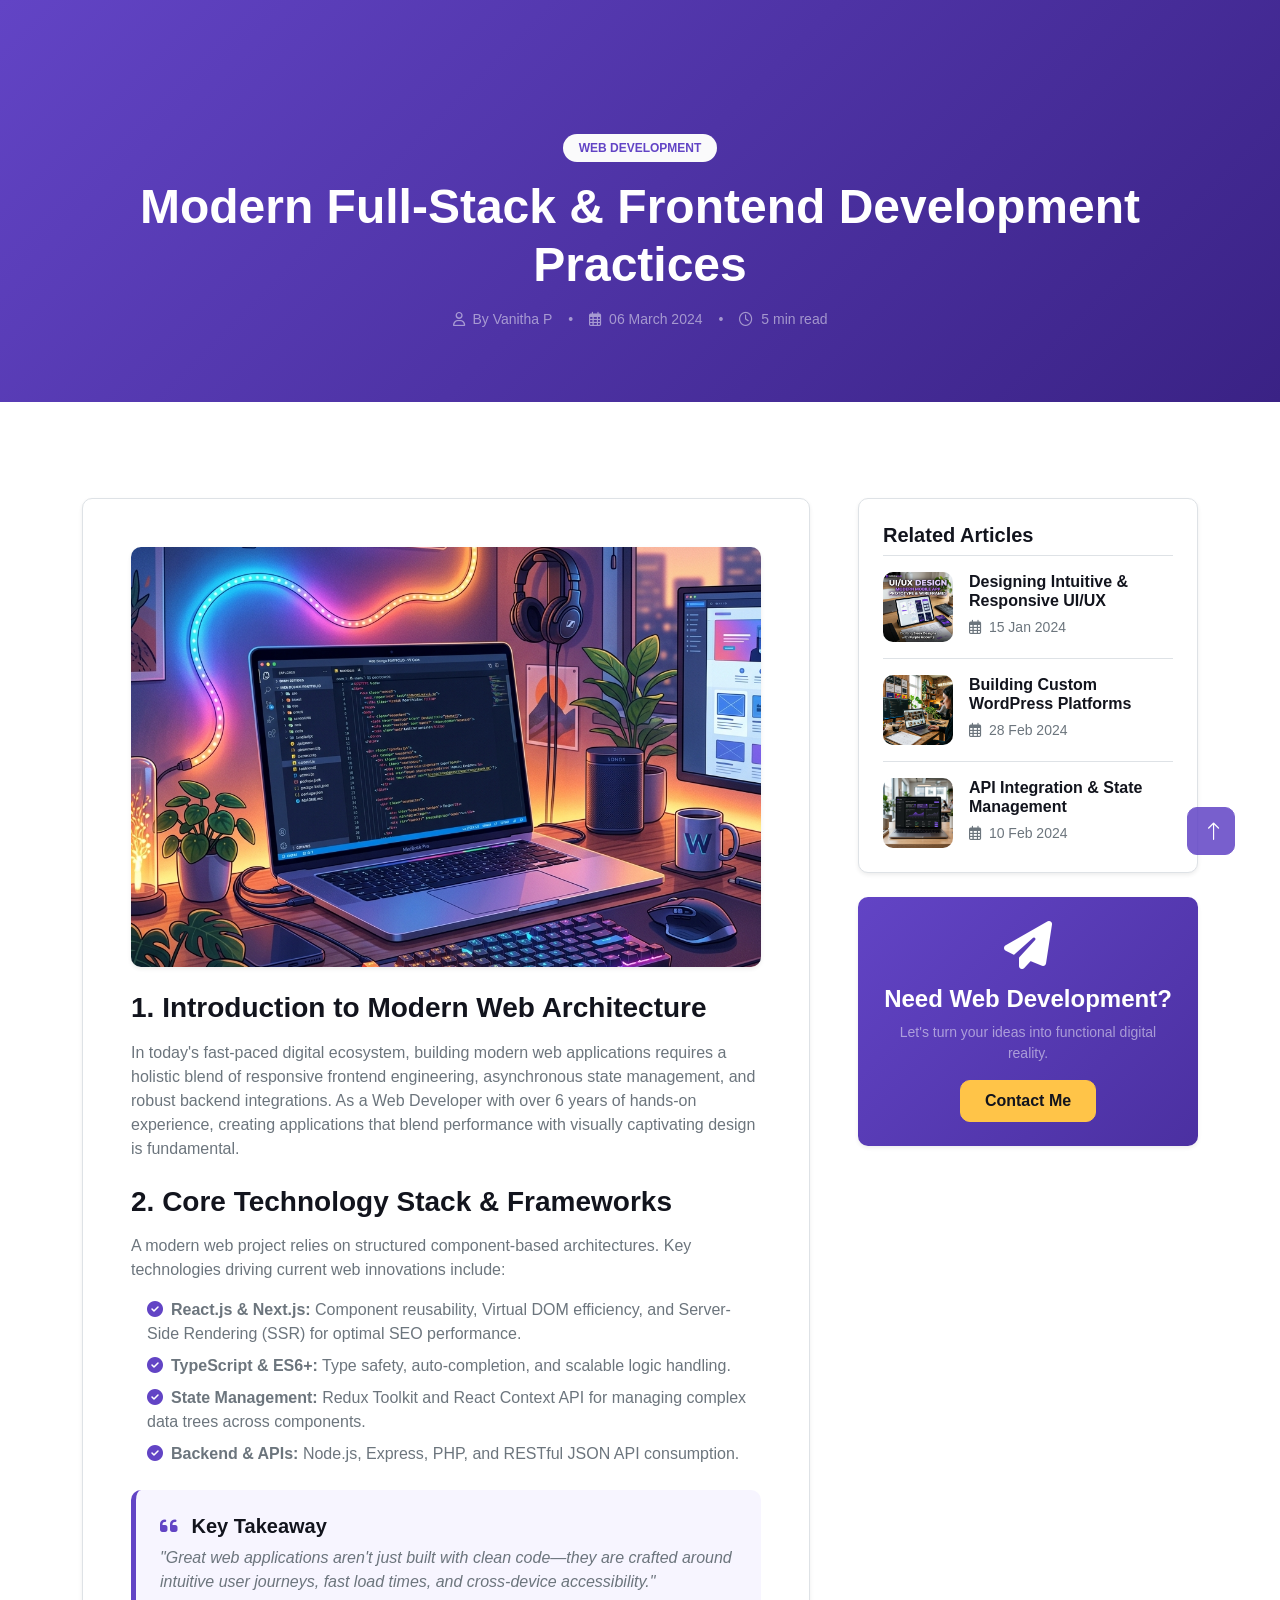
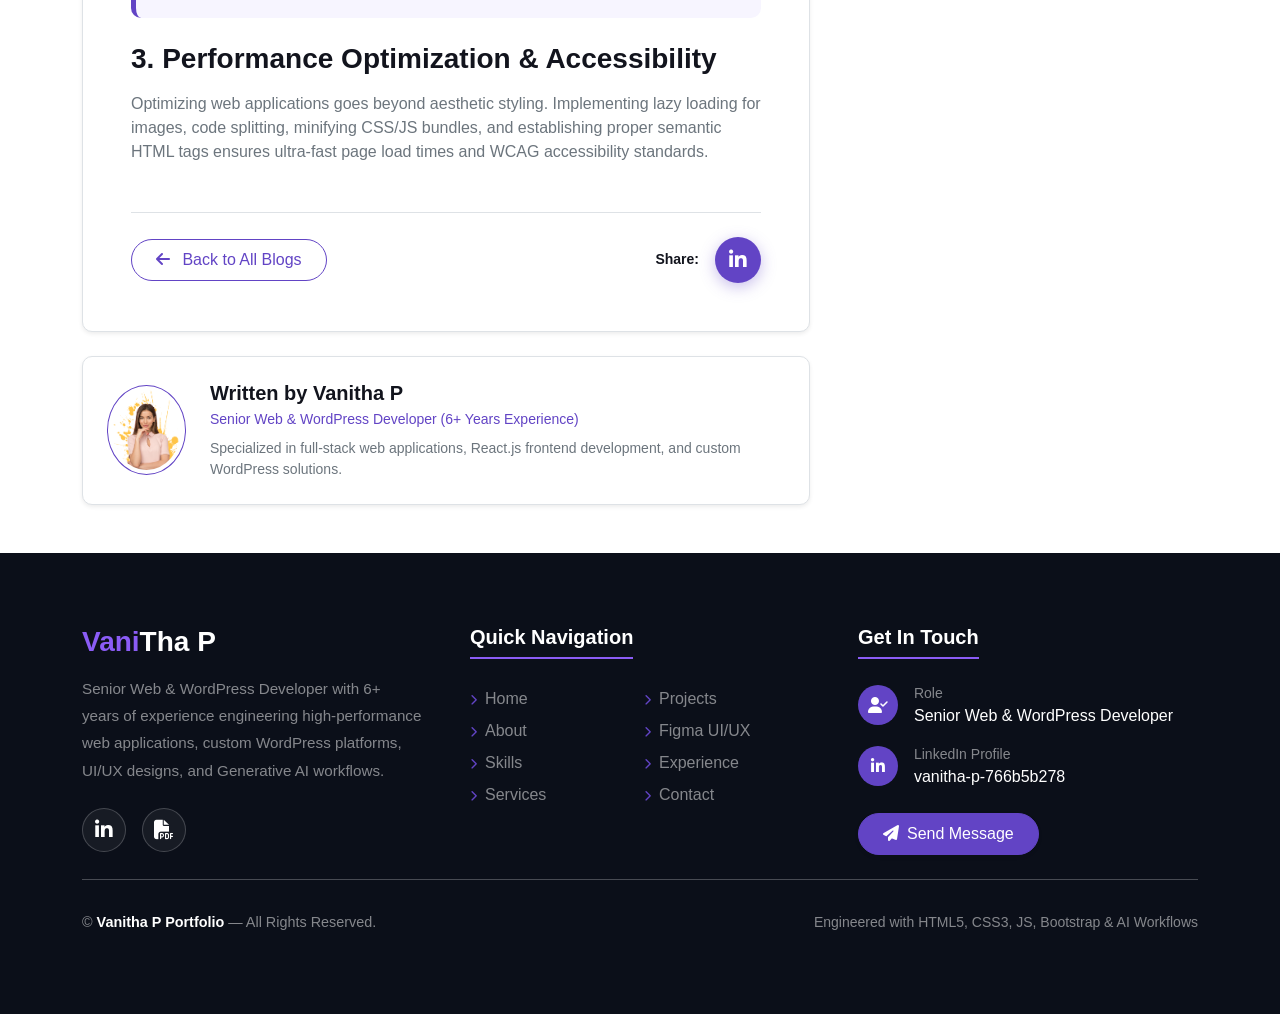
==== commit de7b8e8d: "Update typed-text animation, Play Video label, and link all CV buttons to local Vanitha-resume.pdf" ====
--- a/blog-detail.html
+++ b/blog-detail.html
@@ -186,7 +186,7 @@
                         <a href="https://www.linkedin.com/in/vanitha-p-766b5b278" target="_blank" class="btn btn-outline-light rounded-circle d-flex align-items-center justify-content-center" style="width: 44px; height: 44px; background: rgba(255,255,255,0.05); border-color: rgba(255,255,255,0.2);">
                             <i class="fab fa-linkedin-in text-white fs-5"></i>
                         </a>
-                        <a href="https://drive.google.com/file/d/1aGcUtcD5HyZtUioSVjjAgJkVhFFIO5Ty/view?usp=drivesdk" target="_blank" class="btn btn-outline-light rounded-circle d-flex align-items-center justify-content-center" style="width: 44px; height: 44px; background: rgba(255,255,255,0.05); border-color: rgba(255,255,255,0.2);">
+                        <a href="Vanitha-resume.pdf" download="Vanitha-resume.pdf" target="_blank" class="btn btn-outline-light rounded-circle d-flex align-items-center justify-content-center" style="width: 44px; height: 44px; background: rgba(255,255,255,0.05); border-color: rgba(255,255,255,0.2);">
                             <i class="fa fa-file-pdf text-white fs-5"></i>
                         </a>
                     </div>
--- a/css/style.css
+++ b/css/style.css
@@ -1,5 +1,3 @@
-
-
 .box {
     padding: 20px 0px;
 }
@@ -54,18 +52,18 @@
     word-break: break-word;
 }
 
-.box-part .fa-solid, 
-.box-part .fas, 
-.box-part .fa-brands, 
+.box-part .fa-solid,
+.box-part .fas,
+.box-part .fa-brands,
 .box-part .fab {
     color: #6244C5;
     font-size: 46px;
     transition: transform 0.3s ease;
 }
 
-.box-part:hover .fa-solid, 
-.box-part:hover .fas, 
-.box-part:hover .fa-brands, 
+.box-part:hover .fa-solid,
+.box-part:hover .fas,
+.box-part:hover .fa-brands,
 .box-part:hover .fab {
     transform: scale(1.1);
 }
@@ -118,7 +116,8 @@
     font-weight: 500;
     transition: .5s;
 }
-.heading{
+
+.heading {
     font-family: "Rubik", sans-serif;
 }
 
@@ -145,8 +144,9 @@
 .btn-square,
 .btn-sm-square,
 .btn-lg-square {
- text-align: center;
-}
+    text-align: center;
+}
+
 .d-flex {
     display: flex;
 }
@@ -160,7 +160,7 @@
 .navbar .navbar-nav .nav-link {
     padding: 20px 10px;
     color: var(--dark);
-    font-size: 15px;
+    font-size: 17px;
     font-weight: 600;
     outline: none;
     white-space: nowrap;
@@ -172,7 +172,7 @@
 }
 
 @media (max-width: 991.98px) {
-    .navbar .navbar-nav .nav-link  {
+    .navbar .navbar-nav .nav-link {
         padding: 10px 0;
     }
 }
@@ -407,17 +407,23 @@
 .team-item:hover .team-text div {
     margin-left: 30px;
 }
-.blogs-details{
-    background-image: linear-gradient(#12141d80,#12141D),url(/img/index.jpg);height: 400px;
+
+.blogs-details {
+    background-image: linear-gradient(#12141d80, #12141D), url(/img/index.jpg);
+    height: 400px;
     border-radius: 12px;
-    
-}
-.blogs-details h1{
-    position: relative;top: 132px;font-size: 62px;
-}
-
-.blogs-details h3{
-    position: relative;top: 132px;
+
+}
+
+.blogs-details h1 {
+    position: relative;
+    top: 132px;
+    font-size: 62px;
+}
+
+.blogs-details h3 {
+    position: relative;
+    top: 132px;
 }
 
 /*** Testimonial ***/
@@ -525,6 +531,7 @@
     gap: 12px;
     margin-bottom: 15px;
 }
+
 .footer-1 {
     text-align: center;
     position: static !important;
@@ -532,6 +539,7 @@
     color: #a0a5b5;
     font-size: 0.95rem;
 }
+
 .copy-right {
     text-align: center;
     position: static !important;
@@ -541,22 +549,38 @@
     font-weight: 800;
     color: #ffffff;
 }
-.count-down{
-    width: 100%;height: 300px;
-    background-image: linear-gradient(to right, #12141dd8,#12141dd8),url(/img/ui-ux-representations-with-laptop.jpg);background-repeat: no-repeat;background-position:center;background-size: cover;
-}
-.count-down-start{
-    display: flex;justify-content: space-around;align-items: center;
-}
-.blogs-details2 img{
-    margin-left: 190px;height: 600px;
-}
-.card1{
-   text-align: center;margin-top:60px;
-}
-.card1 p{
-    font-size: 36px;color: #007bff;font-weight: 900;
-}
+
+.count-down {
+    width: 100%;
+    height: 300px;
+    background-image: linear-gradient(to right, #12141dd8, #12141dd8), url(/img/ui-ux-representations-with-laptop.jpg);
+    background-repeat: no-repeat;
+    background-position: center;
+    background-size: cover;
+}
+
+.count-down-start {
+    display: flex;
+    justify-content: space-around;
+    align-items: center;
+}
+
+.blogs-details2 img {
+    margin-left: 190px;
+    height: 600px;
+}
+
+.card1 {
+    text-align: center;
+    margin-top: 60px;
+}
+
+.card1 p {
+    font-size: 36px;
+    color: #007bff;
+    font-weight: 900;
+}
+
 .carousel1 {
     width: 100%;
     overflow: hidden;
@@ -586,43 +610,71 @@
     cursor: pointer;
     z-index: 1;
 }
+
 .ftco-section {
     padding: 7em 0;
     position: relative;
 }
-article, aside, figcaption, figure, footer, header, hgroup, main, nav, section {
+
+article,
+aside,
+figcaption,
+figure,
+footer,
+header,
+hgroup,
+main,
+nav,
+section {
     display: block;
 }
-*, *::before, *::after {
+
+*,
+*::before,
+*::after {
     -webkit-box-sizing: border-box;
     box-sizing: border-box;
 }
-user agent stylesheet
-section {
+
+user agent stylesheet section {
     display: block;
     unicode-bidi: isolate;
 }
 
-.count-down img{
-    width: 80px;height: 80px;
-}
-.experience-container{
-    background: linear-gradient(to right, rgba(0,0,0,0.5), rgba(0,0,0,0.5)),  url(../img/10.jpg)  no-repeat;;
-    background-size: cover; /* Adjust as needed */
-    background-position:inherit; /* Adjust as needed */
+.count-down img {
+    width: 80px;
+    height: 80px;
+}
+
+.experience-container {
+    background: linear-gradient(to right, rgba(0, 0, 0, 0.5), rgba(0, 0, 0, 0.5)), url(../img/10.jpg) no-repeat;
+    ;
+    background-size: cover;
+    /* Adjust as needed */
+    background-position: inherit;
+    /* Adjust as needed */
     /* Other styling properties */
-    background-clip: border-box;background-attachment: fixed;
-    color: white; /* Text color */width: 100%;height: 390px;
-}
+    background-clip: border-box;
+    background-attachment: fixed;
+    color: white;
+    /* Text color */
+    width: 100%;
+    height: 390px;
+}
+
 .carousel-inner .carousel-item {
     position: relative;
 }
-.project-client img{
+
+.project-client img {
     border-radius: 50px;
 }
-.carousel-indicators{
-    position: absolute;top: 365px;
-}
+
+.carousel-indicators {
+    position: absolute;
+    top: 365px;
+}
+
 .carousel-inner .carousel-item::before {
     content: '';
     position: absolute;
@@ -630,29 +682,39 @@
     left: 0;
     width: 100%;
     height: 100%;
-    background: linear-gradient(to right, rgba(0,0,0,0.5), rgba(0,0,0,0.5));
+    background: linear-gradient(to right, rgba(0, 0, 0, 0.5), rgba(0, 0, 0, 0.5));
     background-position: center;
     border-radius: 12px;
-    z-index: 1; /* Adjust as needed */
+    z-index: 1;
+    /* Adjust as needed */
 }
 
 .carousel-inner .carousel-item img {
     width: 100%;
-    height: 400px; /* Adjust as needed */
+    height: 400px;
+    /* Adjust as needed */
     object-fit: cover;
 }
+
 .carousel-control-prev,
-  .carousel-control-next {
+.carousel-control-next {
     margin-top: 190px;
-    background-color:rgba(255, 255, 0, 0.699);
-    color: white; /* Blue background color */
-    border-radius: 50%; /* Rounded corners */
-    width: 40px; /* Adjust width as needed */
-    height: 40px; /* Adjust height as needed */
-    border: none; /* Remove default border */
-    outline: none; /* Remove default outline */
-    cursor: pointer; /* Show pointer cursor on hover */
-  }
+    background-color: rgba(255, 255, 0, 0.699);
+    color: white;
+    /* Blue background color */
+    border-radius: 50%;
+    /* Rounded corners */
+    width: 40px;
+    /* Adjust width as needed */
+    height: 40px;
+    /* Adjust height as needed */
+    border: none;
+    /* Remove default border */
+    outline: none;
+    /* Remove default outline */
+    cursor: pointer;
+    /* Show pointer cursor on hover */
+}
 
 /* Section title styling */
 .section-title {
@@ -660,43 +722,52 @@
     font-size: 2em;
     font-weight: bold;
     color: #333;
-  }
-  
-  /* Define the keyframe animation */
-  @keyframes borderAnimation {
+}
+
+/* Define the keyframe animation */
+@keyframes borderAnimation {
     0% {
-      width: 0;
-      left: 50%;
-      margin-left: 0;
+        width: 0;
+        left: 50%;
+        margin-left: 0;
     }
+
     50% {
-      width: 150px; /* Width of the border */
-      left: 0;
-      margin-left: 0;
+        width: 150px;
+        /* Width of the border */
+        left: 0;
+        margin-left: 0;
     }
+
     100% {
-      width: 0;
-      left: 50%;
-      margin-left: 0;
+        width: 0;
+        left: 50%;
+        margin-left: 0;
     }
-  }
-  
-  /* Apply the animation to the pseudo-element */
-  .section-title::before {
+}
+
+/* Apply the animation to the pseudo-element */
+.section-title::before {
     position: absolute;
     content: "";
     width: 0;
     height: 5px;
     left: 50%;
     bottom: 0;
-    background: #007bff; /* Blue color */
+    background: #007bff;
+    /* Blue color */
     border-radius: 2px;
-    animation: borderAnimation 2s ease infinite; /* Adjust animation duration and timing function as needed */
-  }
-  #blog-header, #blog-detail {
-    text-align: left; padding-top: 80px;
+    animation: borderAnimation 2s ease infinite;
+    /* Adjust animation duration and timing function as needed */
+}
+
+#blog-header,
+#blog-detail {
+    text-align: left;
+    padding-top: 80px;
     padding-bottom: 80px;
 }
+
 .blog-ads {
     text-align: center;
     background: rgb(249, 249, 249);
@@ -704,6 +775,7 @@
     padding: 42px;
     margin: 26px 0px;
 }
+
 blockquote {
     font-size: 17.5px;
     padding: 10px 20px;
@@ -714,16 +786,22 @@
 
 @media (max-width: 991.98px) {
     .contact-para {
-        margin-left:20px;
+        margin-left: 20px;
     }
+
     .footer-1 {
-        text-align: center;position: relative;left: 0px;
-       }
-       .copy-right{
-        position:static;left: 0px;
-           
-       }
-       .blogs-details2 img{
+        text-align: center;
+        position: relative;
+        left: 0px;
+    }
+
+    .copy-right {
+        position: static;
+        left: 0px;
+
+    }
+
+    .blogs-details2 img {
         margin-left: -56px;
     }
 }
@@ -970,13 +1048,15 @@
     color: #12141D !important;
     border: 1px solid #ced4da !important;
 }
+
 .form-control:focus {
     background-color: #ffffff !important;
     color: #12141D !important;
     border-color: #6244C5 !important;
     box-shadow: 0 0 0 0.25rem rgba(98, 68, 197, 0.25) !important;
 }
-.form-floating > label {
+
+.form-floating>label {
     color: #6c757d !important;
 }
 
@@ -992,7 +1072,8 @@
 }
 
 /* Clean Full-Width Sections without Viewport Overflow */
-#figma-ui-ux, #testimonial {
+#figma-ui-ux,
+#testimonial {
     width: 100% !important;
     background-color: #f8fafc !important;
 }
